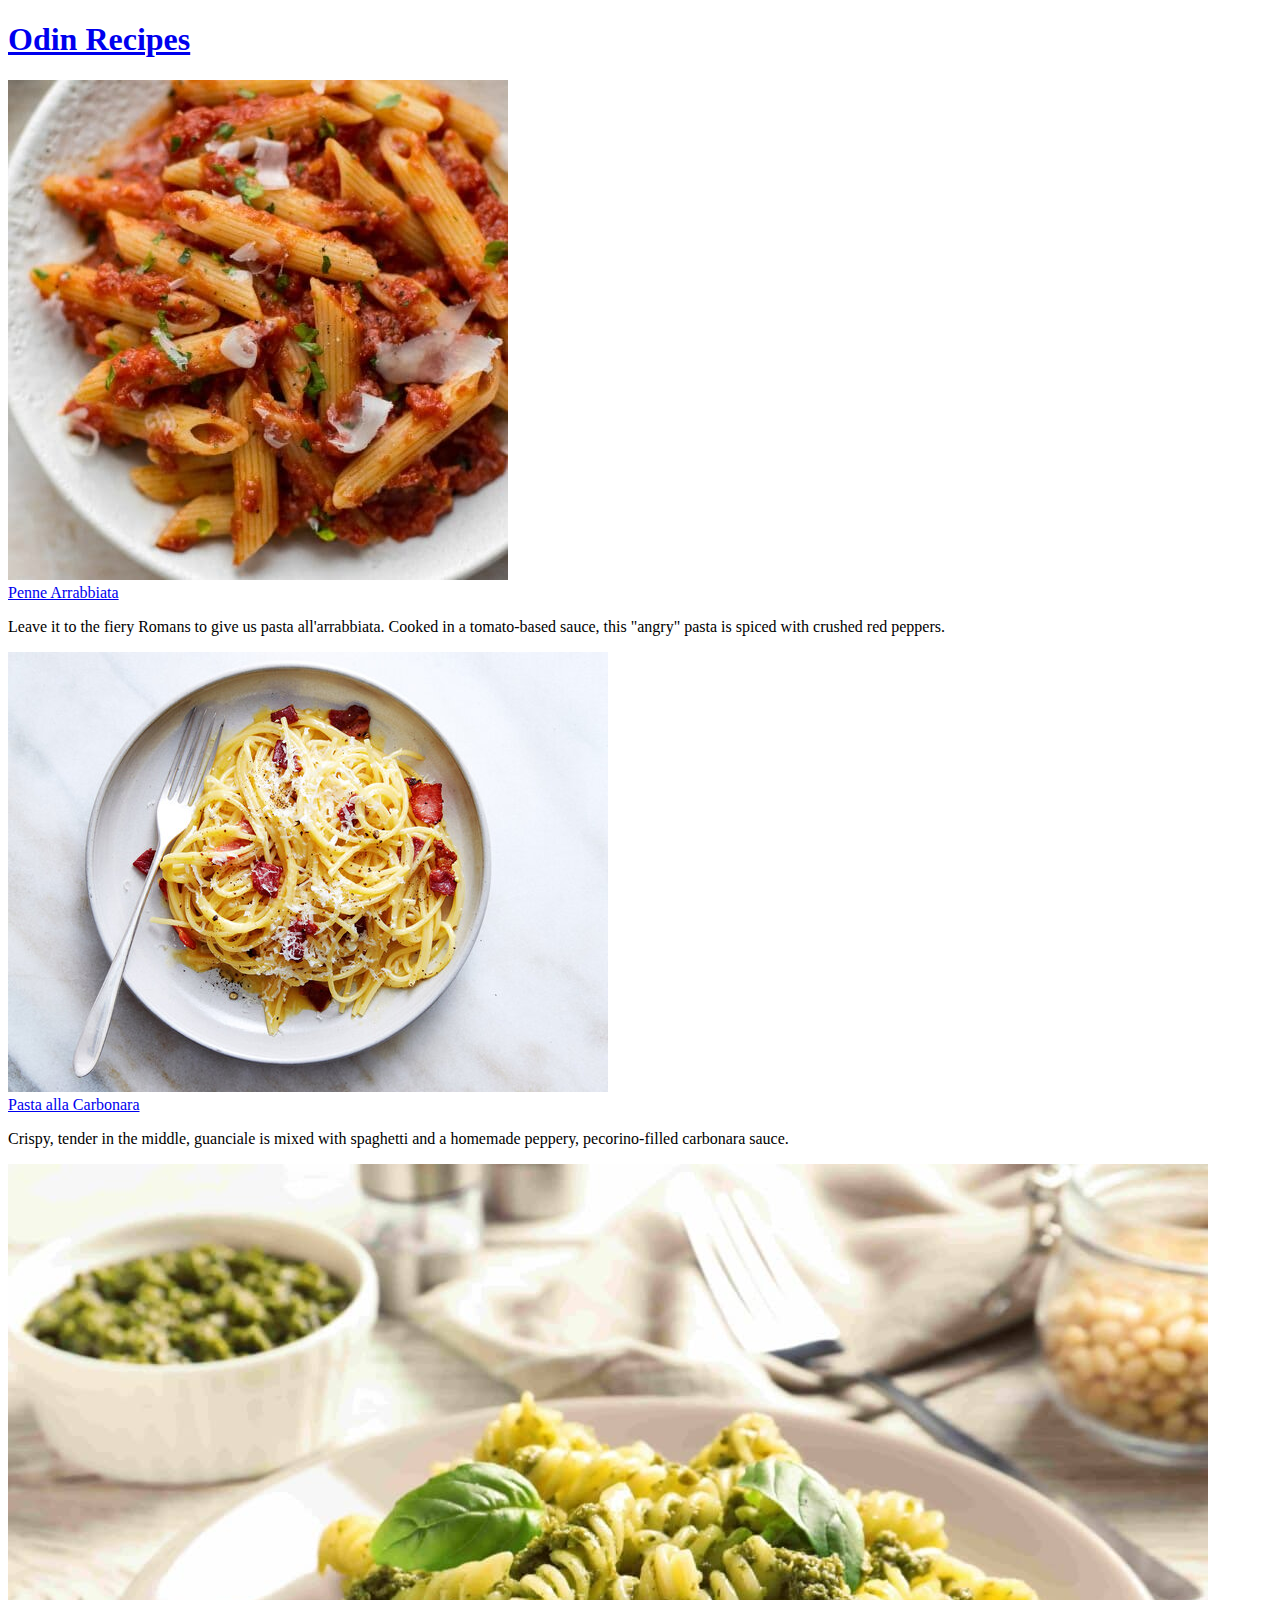
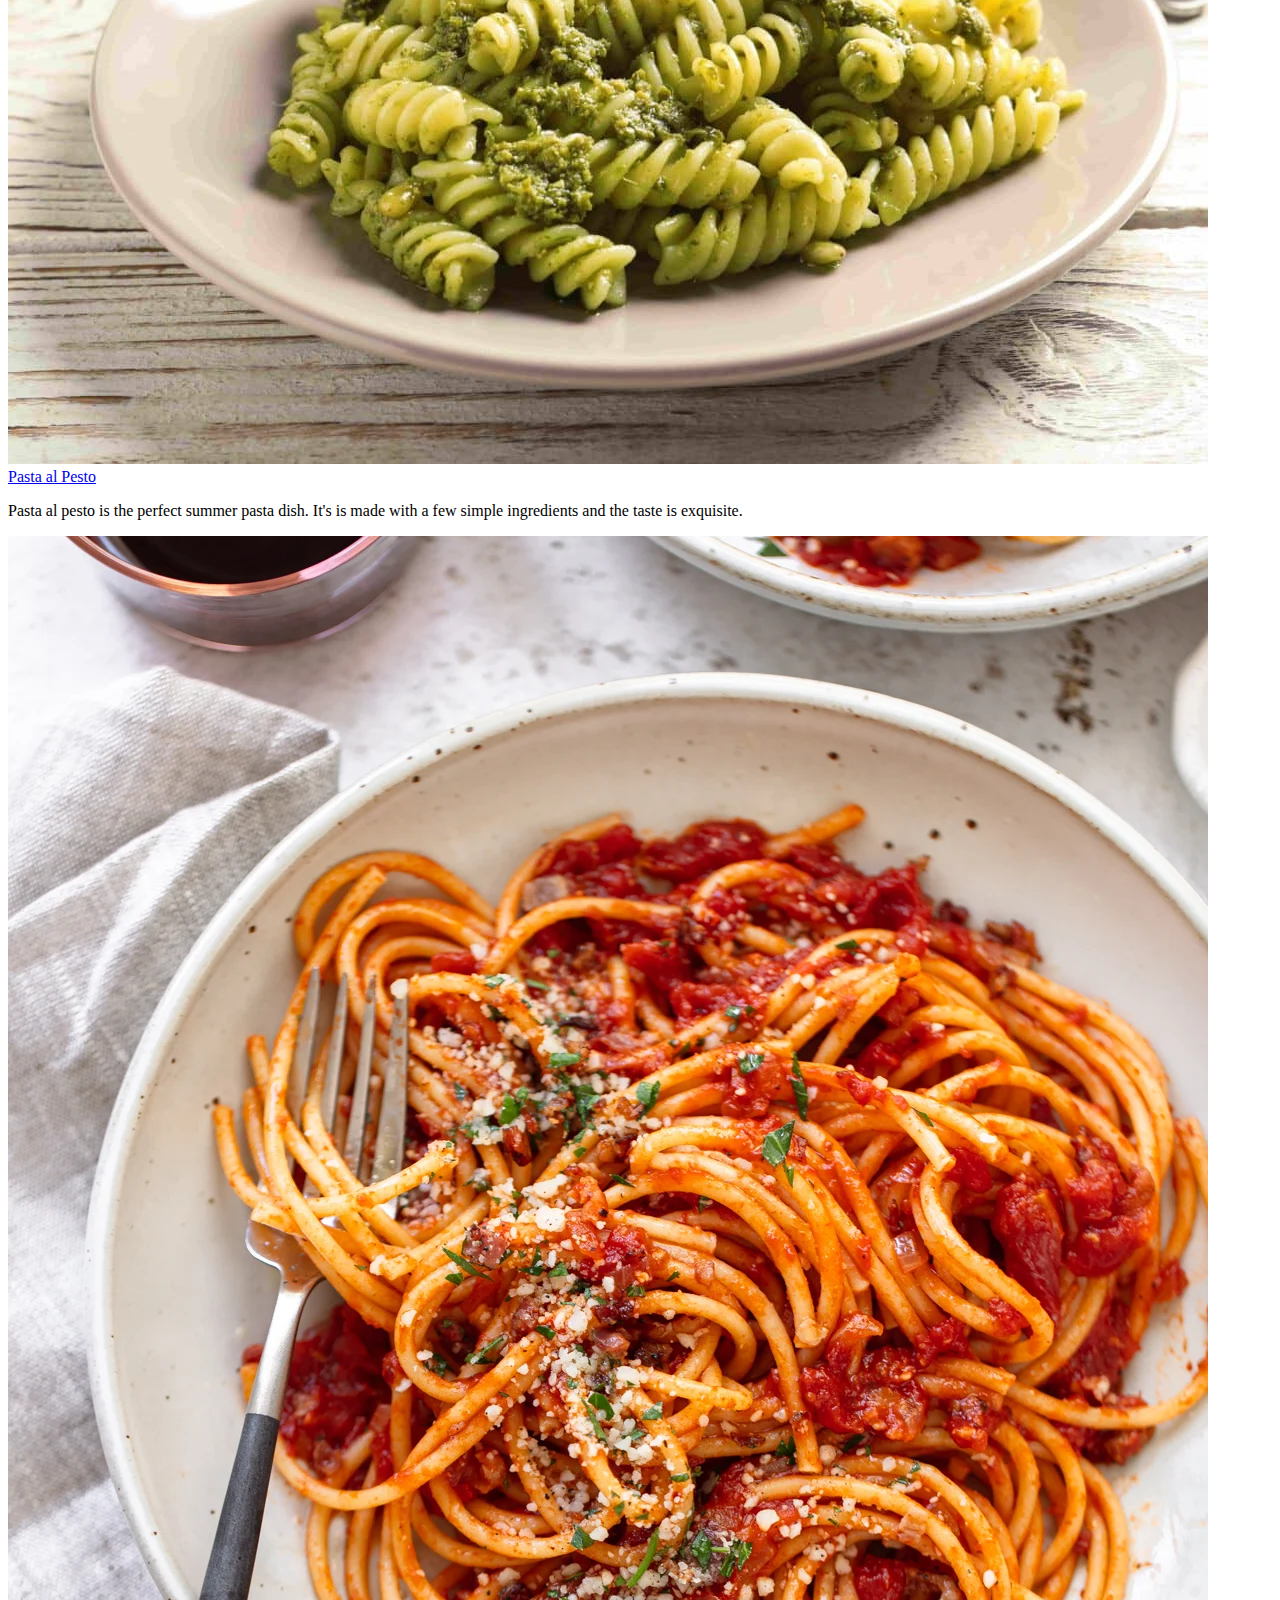
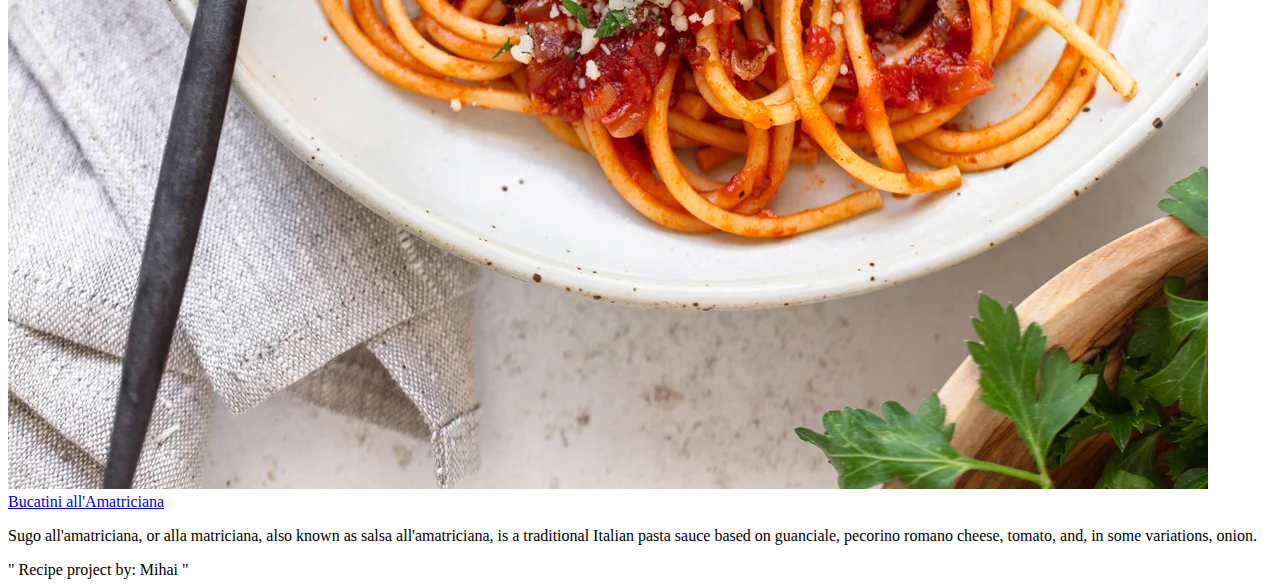
==== index.html @ fafc5c94 "Completed skeleton for website" ====
<!DOCTYPE html>
<html lang="en">
<head>
    <meta charset="UTF-8">
    <meta http-equiv="X-UA-Compatible" content="IE=edge">
    <meta name="viewport" content="width=device-width, initial-scale=1.0">
    <title>Odin Pasta Recipes</title>
</head>
<body>

    <div id="header">
        <a href="https://www.theodinproject.com" target="_blank"><h1 id="title">Odin Recipes</h1></a>
    </div>

    <div id="contents">
        <div id="left">
            <img src="images/arrabbiata.jpg" alt="Penne Arrabbiata">
            <br>
            <a href="arrabbiata.html">Penne Arrabbiata</a>
            <br>
            <p id="leftDescription">Leave it to the fiery Romans to give us pasta all'arrabbiata. Cooked in a tomato-based sauce, this "angry" pasta is spiced with crushed red peppers.</p>
        </div>

            <div id="middleLeft">
                <img src="images/carbonara.jpg" alt="Pasta alla Carbonara">
                <br>
                <a href="carbonara.html">Pasta alla Carbonara</a>
                <br>
                <p id="middleLeftDescription">Crispy, tender in the middle, guanciale is mixed with spaghetti and a homemade peppery, pecorino-filled carbonara sauce.</p>
            </div>

            <div id="middleRight">
                <img src="images/pesto.jpg" alt="Pasta al Pesto">
                <br>
                <a href="pesto.html">Pasta al Pesto</a>
                <br>
                <p id="middleRightDescription">Pasta al pesto is the perfect summer pasta dish. It's is made with a few simple ingredients and the taste is exquisite.</p>
            </div>

        <div id="right">
            <img src="images/amatriciana.jpg" alt="Bucatini all'Amatriciana">
            <br>
            <a href="amatriciana.html">Bucatini all'Amatriciana</a>
            <br>
            <p id="rightDescription">Sugo all'amatriciana, or alla matriciana, also known as salsa all'amatriciana, is a traditional Italian pasta sauce based on guanciale, pecorino romano cheese, tomato, and, in some variations, onion.</p>
        </div>
    </div>    

    <div id="footer">
        <div id="projectBy">
            " Recipe project by: Mihai "
            <!-- link to odin project with icon -->
        </div>
    </div>

</body>
</html>
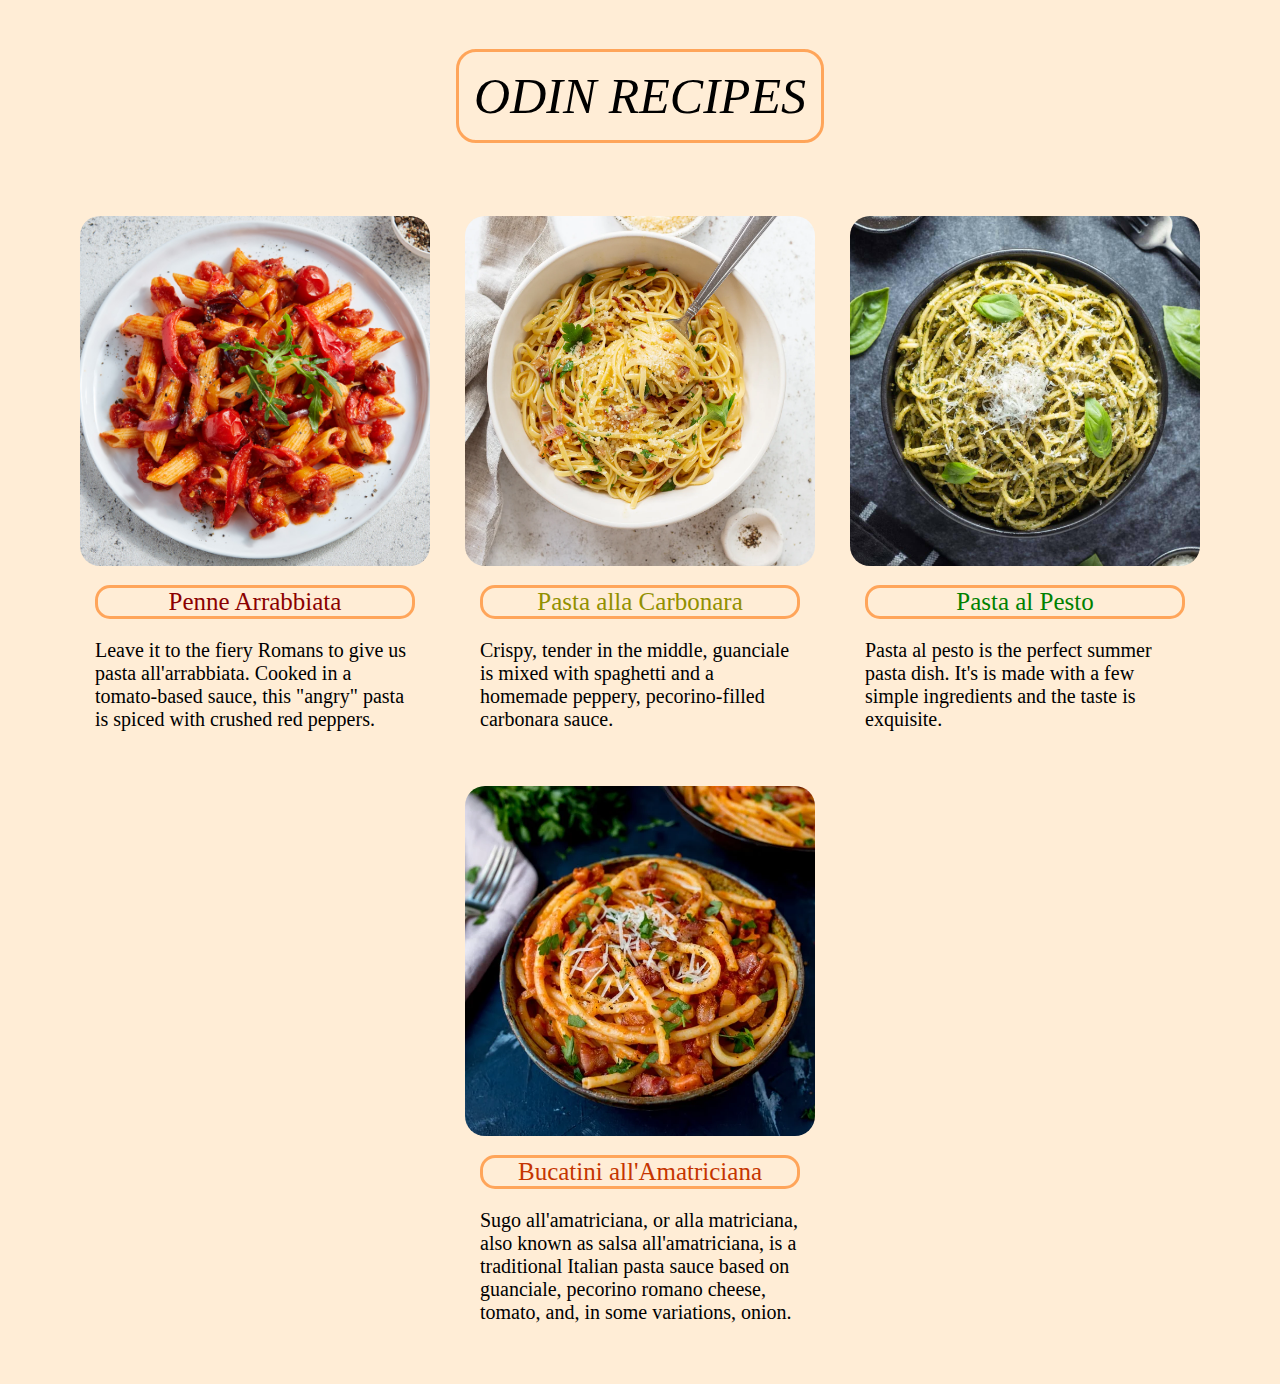
==== commit 7673c8e6: "home page progress-90% added css" ====
--- a/index.html
+++ b/index.html
@@ -4,51 +4,44 @@
     <meta charset="UTF-8">
     <meta http-equiv="X-UA-Compatible" content="IE=edge">
     <meta name="viewport" content="width=device-width, initial-scale=1.0">
+    <link rel="stylesheet" href="home_page.css">
     <title>Odin Pasta Recipes</title>
 </head>
 <body>
 
     <div id="header">
-        <a href="https://www.theodinproject.com" target="_blank"><h1 id="title">Odin Recipes</h1></a>
+        <a href="https://www.theodinproject.com" target="_blank"><h1>ODIN RECIPES</h1></a>
     </div>
 
-    <div id="contents">
-        <div id="left">
+    <div id="container">
+        <div class="left">
             <img src="images/arrabbiata.jpg" alt="Penne Arrabbiata">
-            <br>
-            <a href="arrabbiata.html">Penne Arrabbiata</a>
-            <br>
-            <p id="leftDescription">Leave it to the fiery Romans to give us pasta all'arrabbiata. Cooked in a tomato-based sauce, this "angry" pasta is spiced with crushed red peppers.</p>
+            <a href="arrabbiata.html"><h4 class="left-h4">Penne Arrabbiata</h4></a>
+            <p>Leave it to the fiery Romans to give us pasta all'arrabbiata. Cooked in a tomato-based sauce, this "angry" pasta is spiced with crushed red peppers.</p>
         </div>
 
-            <div id="middleLeft">
-                <img src="images/carbonara.jpg" alt="Pasta alla Carbonara">
-                <br>
-                <a href="carbonara.html">Pasta alla Carbonara</a>
-                <br>
-                <p id="middleLeftDescription">Crispy, tender in the middle, guanciale is mixed with spaghetti and a homemade peppery, pecorino-filled carbonara sauce.</p>
-            </div>
+        <div class="middle-left">
+            <img src="images/carbonara.jpg" alt="Pasta alla Carbonara">
+            <a href="carbonara.html"><h4 class="middle-left-h4">Pasta alla Carbonara</h4></a>
+            <p>Crispy, tender in the middle, guanciale is mixed with spaghetti and a homemade peppery, pecorino-filled carbonara sauce.</p>
+        </div>    
 
-            <div id="middleRight">
-                <img src="images/pesto.jpg" alt="Pasta al Pesto">
-                <br>
-                <a href="pesto.html">Pasta al Pesto</a>
-                <br>
-                <p id="middleRightDescription">Pasta al pesto is the perfect summer pasta dish. It's is made with a few simple ingredients and the taste is exquisite.</p>
-            </div>
+        <div class="middle-right">
+            <img src="images/pesto.jpg" alt="Pasta al Pesto">
+            <a href="pesto.html"><h4 class="middle-right-h4">Pasta al Pesto</h4></a>
+            <p>Pasta al pesto is the perfect summer pasta dish. It's is made with a few simple ingredients and the taste is exquisite.</p>
+        </div>
 
-        <div id="right">
+        <div class="right">
             <img src="images/amatriciana.jpg" alt="Bucatini all'Amatriciana">
-            <br>
-            <a href="amatriciana.html">Bucatini all'Amatriciana</a>
-            <br>
-            <p id="rightDescription">Sugo all'amatriciana, or alla matriciana, also known as salsa all'amatriciana, is a traditional Italian pasta sauce based on guanciale, pecorino romano cheese, tomato, and, in some variations, onion.</p>
+            <a href="amatriciana.html"><h4 class="right-h4">Bucatini all'Amatriciana</h4></a>
+            <p>Sugo all'amatriciana, or alla matriciana, also known as salsa all'amatriciana, is a traditional Italian pasta sauce based on guanciale, pecorino romano cheese, tomato, and, in some variations, onion.</p>
         </div>
     </div>    
 
     <div id="footer">
-        <div id="projectBy">
-            " Recipe project by: Mihai "
+        <div class="projectBy">
+            <!-- " Recipe project by: Mihai " -->
             <!-- link to odin project with icon -->
         </div>
     </div>
--- a/home_page.css
+++ b/home_page.css
@@ -0,0 +1,126 @@
+body{
+    background-color:rgb(255 217 169 / 48%);
+    margin: auto;
+}
+
+#header h1{
+    text-align: center;
+    color: black;
+    border: 3px solid rgba(255, 155, 73, 0.877);
+    border-radius: 20px;
+    position: relative;
+    padding: 15px;  
+    font-size: 50px;
+    font-weight: lighter;
+    font-style: italic;
+}
+
+#header a{
+    text-decoration: none;
+}
+
+#container{
+    display: flex;
+    justify-content: center;
+    width: auto;
+    height: auto;
+    margin: 40px;
+    gap:35px;
+    flex:1;
+    flex-wrap: wrap;
+}
+
+.left{
+    width: 350px;
+}
+
+.middle-left{
+    width:350px;
+}
+
+.middle-right{
+    width:350px;
+}
+
+.right{
+    width:350px;
+}
+
+img{
+    width:350px;
+    height:350px;
+    border-radius: 20px;
+}
+
+a{
+    display: flex;
+    justify-content: center;
+    margin:15px;
+    text-decoration: none;
+}
+
+.left a{
+    border:3px solid rgba(255, 155, 73, 0.877);
+    border-radius: 15px;
+}
+
+.middle-left a{
+    border:3px solid rgba(255, 155, 73, 0.877);
+    border-radius: 15px;
+}
+
+.middle-right a{
+    border:3px solid rgba(255, 155, 73, 0.877);
+    border-radius: 15px;
+}
+
+.right a{
+    border:3px solid rgba(255, 155, 73, 0.877);
+    border-radius: 15px;
+}
+
+.left-h4{
+    color:darkred;
+    font-weight: lighter;
+    font-size: 25px;
+    margin:0px;
+}
+
+.middle-left-h4{
+    color:rgb(146, 144, 0);
+    font-weight: lighter;
+    font-size: 25px;
+    margin:0px;
+}
+
+.middle-right-h4{
+    color:rgb(0, 129, 0);
+    font-weight: lighter;
+    font-size: 25px;
+    margin:0px;
+}
+
+.right-h4{
+    color:rgb(197, 53, 0);
+    font-weight: lighter;
+    font-size: 25px;
+    margin:0px;
+}
+
+p{
+    font-weight: lighter;
+    font-size:20px;
+    margin-left: auto;
+    margin-right: auto;
+    width:16em;
+    
+}
+
+
+
+
+
+
+
+
+
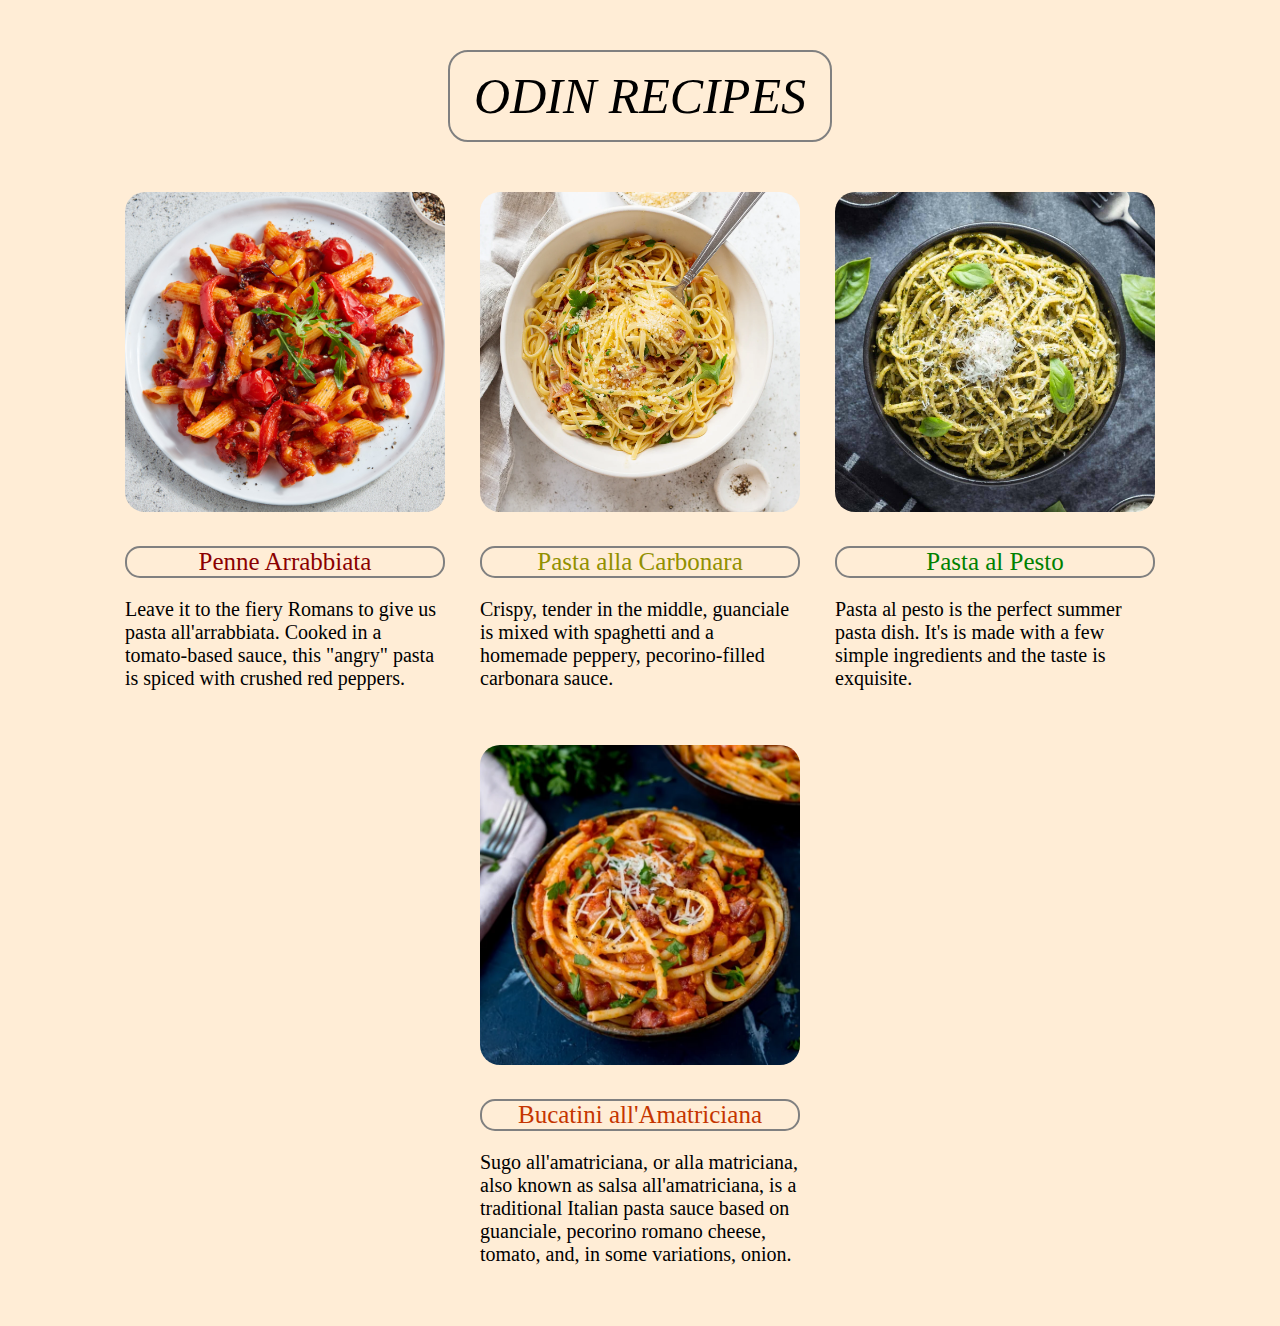
==== commit 034fe326: "finished home_page" ====
--- a/index.html
+++ b/index.html
@@ -10,31 +10,31 @@
 <body>
 
     <div id="header">
-        <a href="https://www.theodinproject.com" target="_blank"><h1>ODIN RECIPES</h1></a>
+        <a href="https://www.theodinproject.com" class="top-link" target="_blank"><h1 class="title">ODIN RECIPES</h1></a>
     </div>
 
     <div id="container">
         <div class="left">
-            <img src="images/arrabbiata.jpg" alt="Penne Arrabbiata">
-            <a href="arrabbiata.html"><h4 class="left-h4">Penne Arrabbiata</h4></a>
+            <a href="arrabbiata.html"><img class="grow" src="images/arrabbiata.jpg" alt="Penne Arrabbiata"></a>
+            <a href="arrabbiata.html" class="grow text-link" title="See Recipe"><h4 class="left-h4">Penne Arrabbiata</h4></a>
             <p>Leave it to the fiery Romans to give us pasta all'arrabbiata. Cooked in a tomato-based sauce, this "angry" pasta is spiced with crushed red peppers.</p>
         </div>
 
         <div class="middle-left">
-            <img src="images/carbonara.jpg" alt="Pasta alla Carbonara">
-            <a href="carbonara.html"><h4 class="middle-left-h4">Pasta alla Carbonara</h4></a>
+            <a href="carbonara.html"><img class="grow" src="images/carbonara.jpg" alt="Pasta alla Carbonara"></a>
+            <a href="carbonara.html" class="grow text-link" title="See Recipe"><h4 class="middle-left-h4">Pasta alla Carbonara</h4></a>
             <p>Crispy, tender in the middle, guanciale is mixed with spaghetti and a homemade peppery, pecorino-filled carbonara sauce.</p>
         </div>    
 
         <div class="middle-right">
-            <img src="images/pesto.jpg" alt="Pasta al Pesto">
-            <a href="pesto.html"><h4 class="middle-right-h4">Pasta al Pesto</h4></a>
+            <a href="pesto.html"><img class="grow" src="images/pesto.jpg" alt="Pasta al Pesto"></a>
+            <a href="pesto.html" class="grow text-link" title="See Recipe"><h4 class="middle-right-h4">Pasta al Pesto</h4></a>
             <p>Pasta al pesto is the perfect summer pasta dish. It's is made with a few simple ingredients and the taste is exquisite.</p>
         </div>
 
         <div class="right">
-            <img src="images/amatriciana.jpg" alt="Bucatini all'Amatriciana">
-            <a href="amatriciana.html"><h4 class="right-h4">Bucatini all'Amatriciana</h4></a>
+            <a href="amatriciana.html"><img class="grow" src="images/amatriciana.jpg" alt="Bucatini all'Amatriciana"></a>
+            <a href="amatriciana.html" class="grow text-link" title="See Recipe"><h4 class="right-h4">Bucatini all'Amatriciana</h4></a>
             <p>Sugo all'amatriciana, or alla matriciana, also known as salsa all'amatriciana, is a traditional Italian pasta sauce based on guanciale, pecorino romano cheese, tomato, and, in some variations, onion.</p>
         </div>
     </div>    
--- a/home_page.css
+++ b/home_page.css
@@ -3,19 +3,23 @@
     margin: auto;
 }
 
-#header h1{
-    text-align: center;
+.title {
+    display: flex;
+    width:350px;
+    margin:50px auto;
+    justify-content: center;
     color: black;
-    border: 3px solid rgba(255, 155, 73, 0.877);
+    border: 2px solid grey;
     border-radius: 20px;
     position: relative;
     padding: 15px;  
     font-size: 50px;
     font-weight: lighter;
     font-style: italic;
+    text-decoration: none;
 }
 
-#header a{
+#header .top-link{
     text-decoration: none;
 }
 
@@ -26,56 +30,57 @@
     height: auto;
     margin: 40px;
     gap:35px;
-    flex:1;
+    flex:1 1 0;
     flex-wrap: wrap;
 }
 
 .left{
-    width: 350px;
+    width: 320px;
 }
 
 .middle-left{
-    width:350px;
+    width:320px;
 }
 
 .middle-right{
-    width:350px;
+    width:320px;
 }
 
 .right{
-    width:350px;
+    width:320px;
 }
 
 img{
-    width:350px;
-    height:350px;
+    width:320px;
+    height:320px;
     border-radius: 20px;
 }
 
-a{
+.text-link{
     display: flex;
     justify-content: center;
-    margin:15px;
+    margin-top:30px;
+    margin-bottom: 15px;
     text-decoration: none;
 }
 
-.left a{
-    border:3px solid rgba(255, 155, 73, 0.877);
+#container .left .text-link{
+    border:2px solid grey;
     border-radius: 15px;
 }
 
-.middle-left a{
-    border:3px solid rgba(255, 155, 73, 0.877);
+#container .middle-left .text-link{
+    border:2px solid grey;
     border-radius: 15px;
 }
 
-.middle-right a{
-    border:3px solid rgba(255, 155, 73, 0.877);
+#container .middle-right .text-link{
+    border:2px solid grey;
     border-radius: 15px;
 }
 
-.right a{
-    border:3px solid rgba(255, 155, 73, 0.877);
+#container .right .text-link{
+    border:2px solid grey;
     border-radius: 15px;
 }
 
@@ -112,8 +117,15 @@
     font-size:20px;
     margin-left: auto;
     margin-right: auto;
-    width:16em;
-    
+    width:16em;   
+}
+
+.grow{
+    transition: all .2s ease-in-out;
+}
+
+.grow:hover{
+    transform: scale(1.1);
 }
 
 
@@ -123,4 +135,3 @@
 
 
 
-
